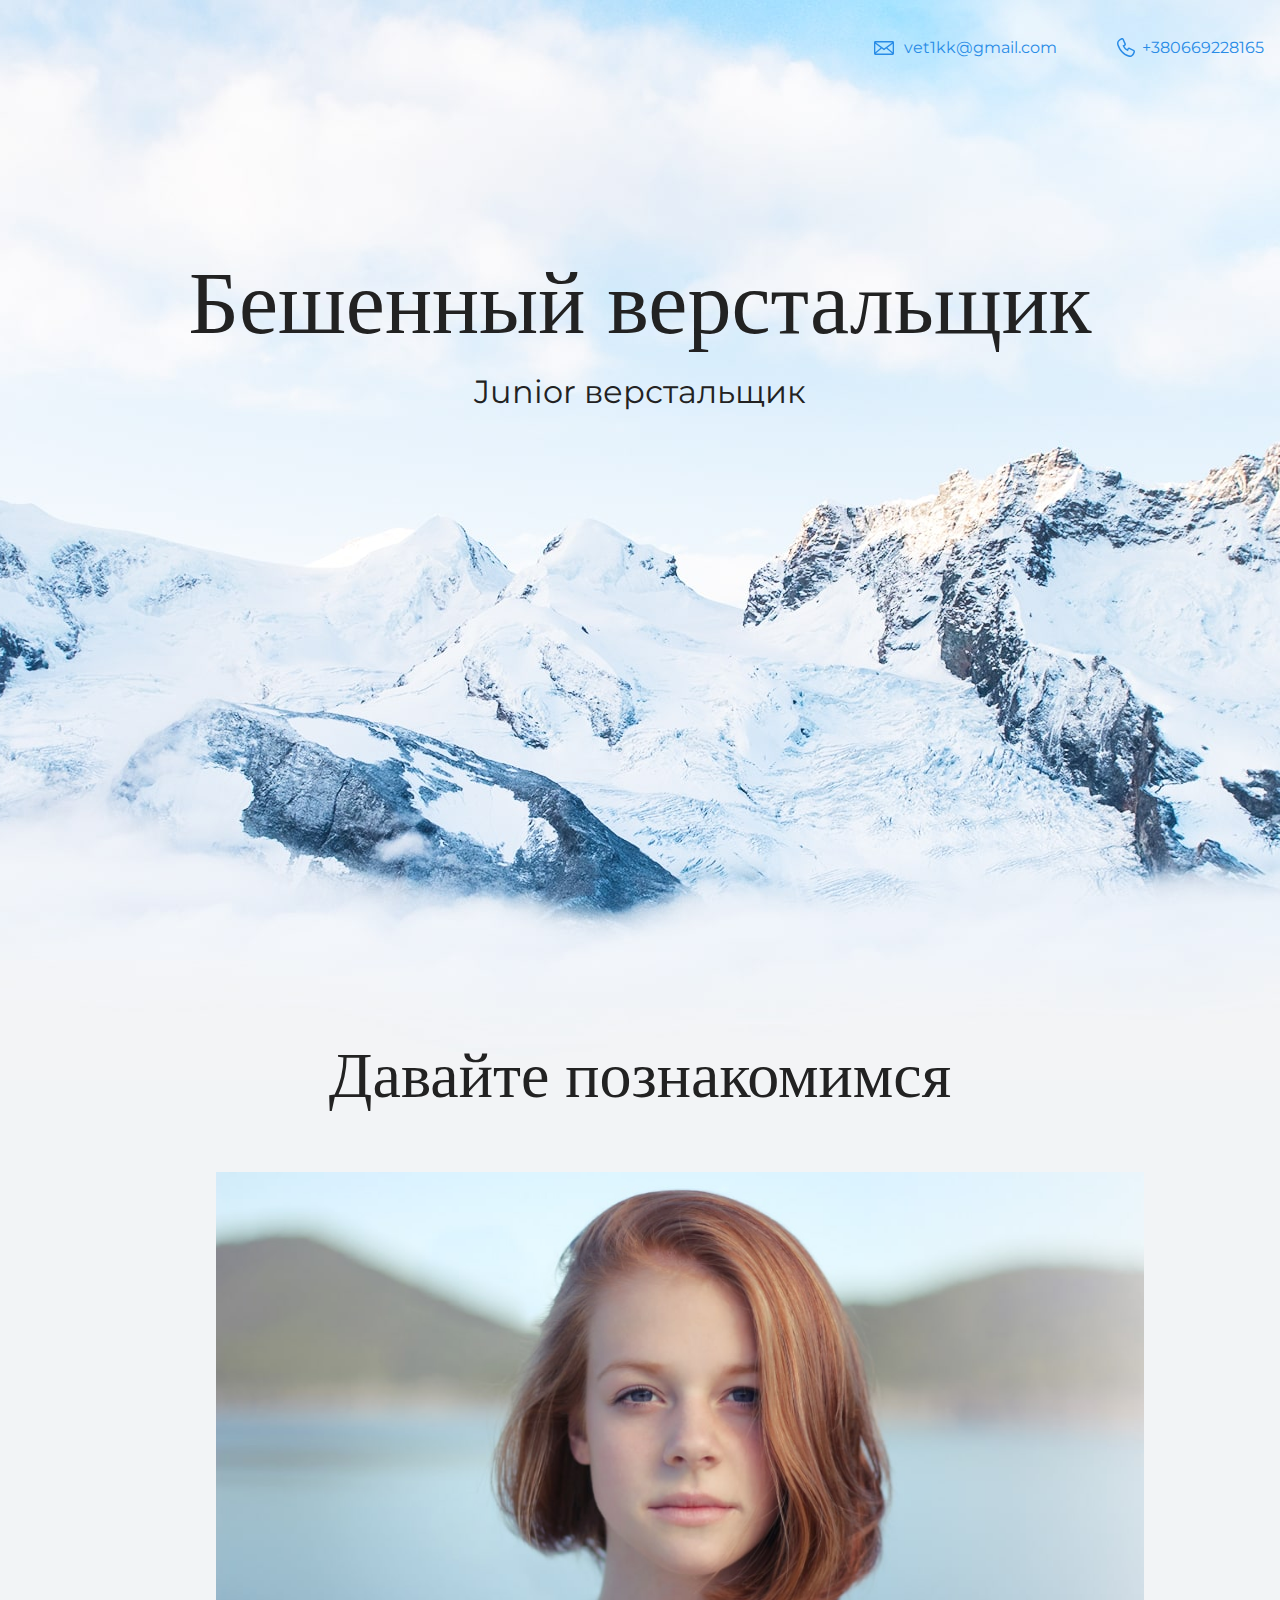
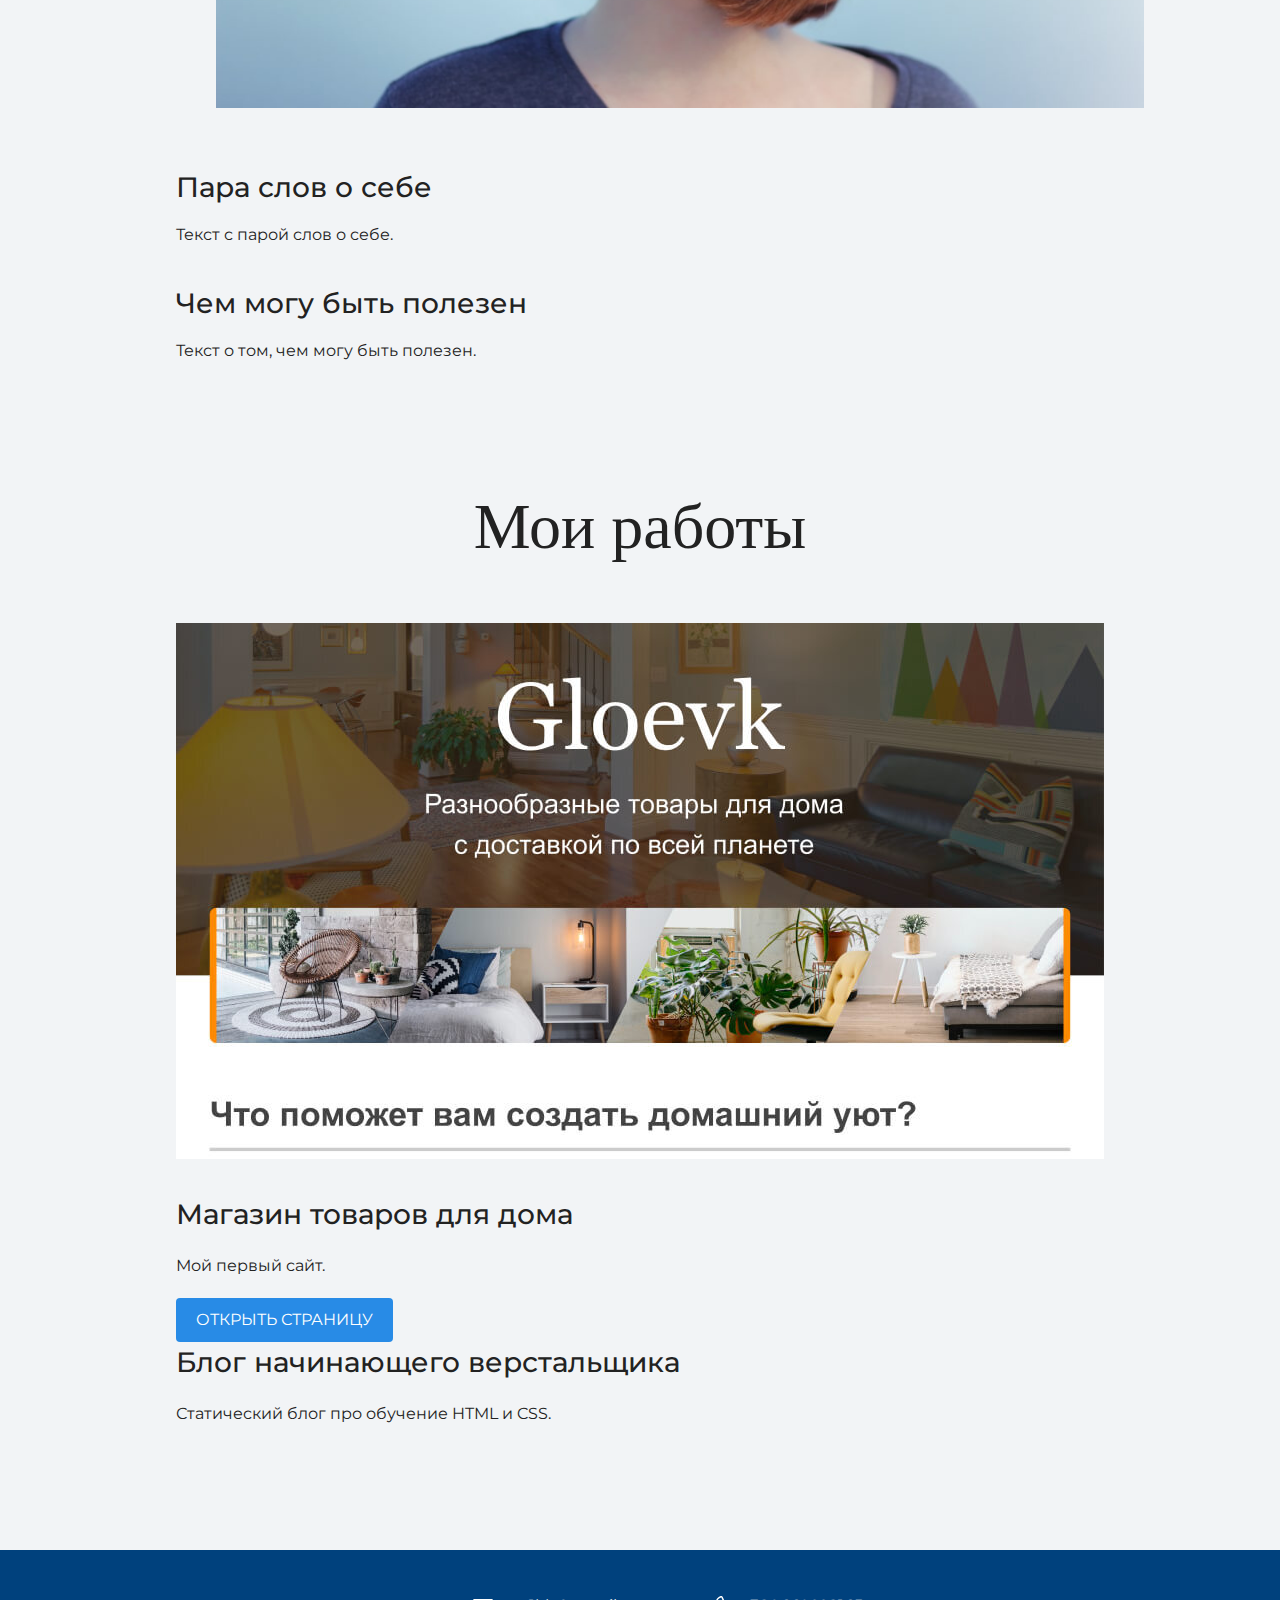
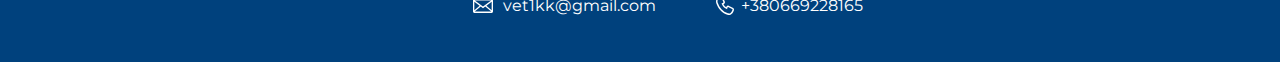
==== index.html @ 3d1c1790 "homework1" ====
<!DOCTYPE html>
<html lang="ru">
  <head>
    <link
      href="https://fonts.googleapis.com/css?family=Montserrat:400,500,700|Old+Standard+TT&display=swap&subset=cyrillic"
      rel="stylesheet"
    />
    <meta charset="UTF-8" />
    <link rel="stylesheet" href="style.css" />

    <title>Portfolio</title>
  </head>

  <body>
    <header class="page-header">
      <div class="container">
        <a class="header-email" href="mailto:vet1kk@gmail.com"
          >vet1kk@gmail.com</a
        >
        <a class="header-phone" href="tel:+380669228165">+380669228165</a>
      </div>
    </header>

    <section class="hero-image">
      <div class="container">
        <h1 class="heading">Бешенный верстальщик</h1>
        <p>Junior верстальщик</p>
      </div>
    </section>
    <section class="intro">
      <div class="container">
        <h2 class="subheading">Давайте познакомимся</h2>
        <figure>
          <img class="user-image" src="img/user.jpg" width="928" height="536" alt="Фотография me">
           
        </figure>
        
        <h3>Пара слов о себе</h3>
        <p>Текст с парой слов о себе.</p>
        <h3>Чем могу быть полезен</h3>
        <p>Текст о том, чем могу быть полезен.</p>
      </div>
    </section>

    <section class="portfolio">
      <div class="container">
        <h2 class="subheading">Мои работы</h2>
        <figure class="project-image">
          <img src="img/project.jpg" width="928" height="536" alt="Cайт магазина товаров для дома">
        </figure>
        <h3>Магазин товаров для дома</h3>
        <p>Мой первый сайт.</p>
        <a class="button" href="source/project-gloevk/index.html">Открыть страницу</a>

        <h3>Блог начинающего верстальщика</h3>
        <p>Статический блог про обучение HTML и CSS.</p>
      </div>
    </section>

    <footer class="page-footer">
      <div class="container">
        <a class="footer-email" href="mailto:vet1kk@gmail.com"
          >vet1kk@gmail.com</a
        >
        <a class="footer-phone" href="tel:+380669228165">+380669228165</a>
      </div>
    </footer>
  </body>
</html>
---- style.css ----
body {
  margin: 0;
  min-width: 960px;
  font-family: "Montserrat", "Helvetica", "Arial", sans-serif;
  font-size: 16px;
  line-height: 32px;
  color: #222222;
  background-color: #f2f4f6;
  background-image: url("img/hero-bg.jpg");
  background-repeat: no-repeat;
  background-position: top center;
}

.container {
  max-width: 928px;
  margin: 0 auto;
  padding: 0 16px;
}

.page-header {
  margin: 0 0 160px;
  padding: 32px 0 32px;
}

.page-header .container,
.page-footer .container {
  max-width: 1408px;
  text-align: right;
}

.page-header a {
  margin-left: 56px;
  color: #288be6;
  text-decoration: none;
  background-repeat: no-repeat;
  background-position: left;
}

.header-email {
  padding-left: 30px;
  background-image: url("img/icon-email-header.svg");
}

.header-phone {
  padding-left: 25px;
  background-image: url("img/icon-phone-header.svg");
}

.hero-image {
  margin-bottom: 620px;
}

.hero-image .container {
  max-width: 1408px;
  text-align: center;
}

.heading {
  margin: 0 0 16px;
  font-family: "Old Standard TT", "Times", "Times New Roman", serif;
  font-size: 88px;
  line-height: 96px;
  font-weight: 400;
}

.hero-image p {
  margin: 0;
  font-size: 32px;
  line-height: 48px;
}

.intro {
  margin: 0 0 120px;
}

.subheading {
  margin: 0 0 56px;
  font-family: "Old Standard TT", "Times", "Times New Roman", serif;
  font-size: 64px;
  line-height: 80px;
  font-weight: 400;
  text-align: center;
}

.user-image {
  margin: 0 0 32px;
  text-align: center;
}

.intro h3,
.portfolio h3 {
  margin: 0 0 12px;
  font-size: 28px;
  line-height: 40px;
  font-weight: 500;
}

.intro p {
  margin: 0 0 32px;
}

.skills-list {
  margin: 0;
  padding: 0;
}

.skills-list dt {
  padding-left: 32px;
  background-repeat: no-repeat;
  background-position: left;
}

.skill-html {
  background-image: url("img/icon-html.svg");
}

.skill-css {
  background-image: url("img/icon-css.svg");
}

.level {
  margin: 4px 0 16px;
  padding: 0;
  height: 14px;
  font-size: 0;
  background-color: #ffffff;
  border: 1px solid #86c3fa;
  border-radius: 8px;
}

.level div {
  margin: 1px;
  height: 12px;
  background-color: #288be6;
  border-radius: 6px;
}

.portfolio {
  margin: 0 0 120px;
}

.projects {
  margin: 0;
  padding: 0;
  list-style: none;
}

.projects li {
  margin: 0 0 80px;
}

.project-image {
  margin: 0 0 24px;
  text-align: center;
}

.projects p {
  margin: 0 0 24px;
}

.button {
  padding: 6px 20px;
  display: inline-block;
  vertical-align: baseline;
  text-decoration: none;
  text-transform: uppercase;
  border-radius: 4px;
  background-color: #288be6;
  color: #ffffff;
}

.page-footer {
  padding: 40px 0;
  background-color: #00417d;
  color: #ffffff;
  
}
.page-footer .container {
  text-align: center;
}

.page-footer a {
  margin-left: 56px;
  color: inherit;
  text-decoration: none;
  background-repeat: no-repeat;
  background-position: left;
  
}

.footer-email {
  padding-left: 30px;
  background-image: url("img/icon-email-footer.svg");
}

.footer-phone {
  padding-left: 25px;
  background-image: url("img/icon-phone-footer.svg");
}
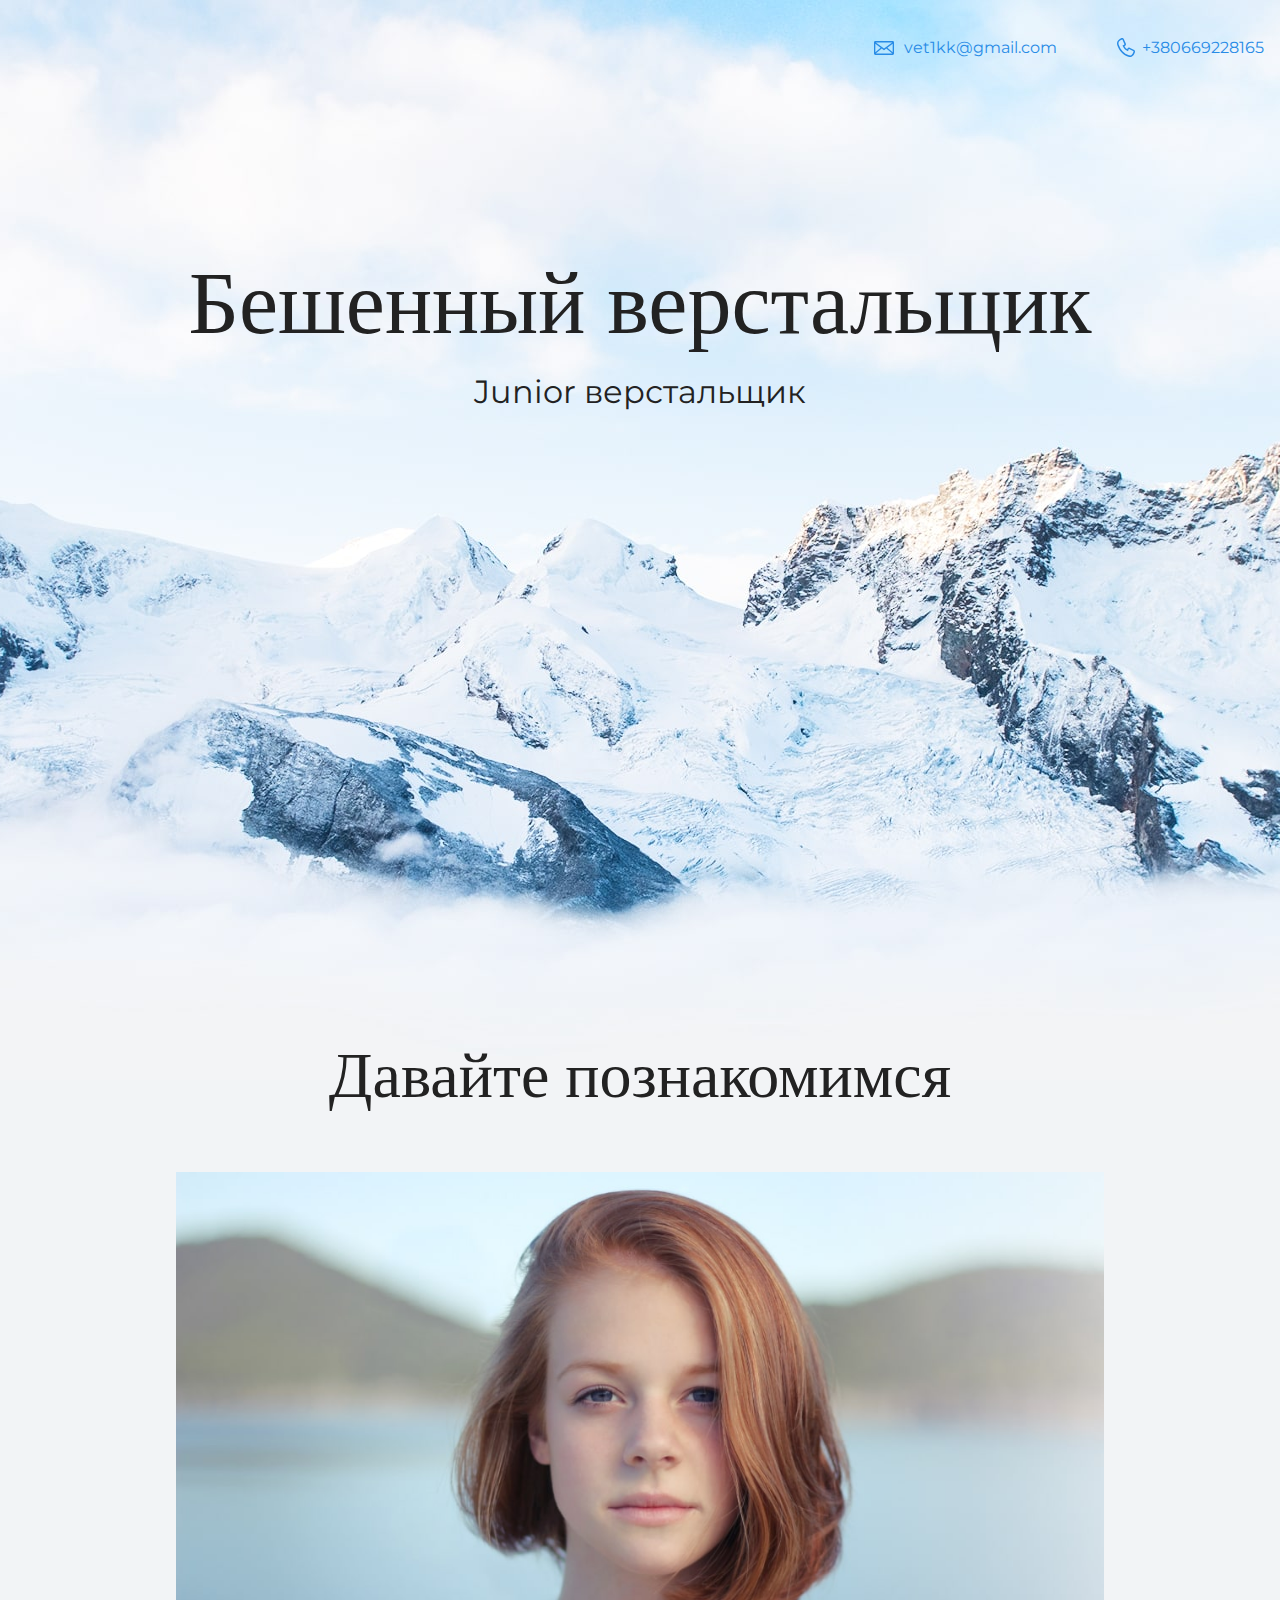
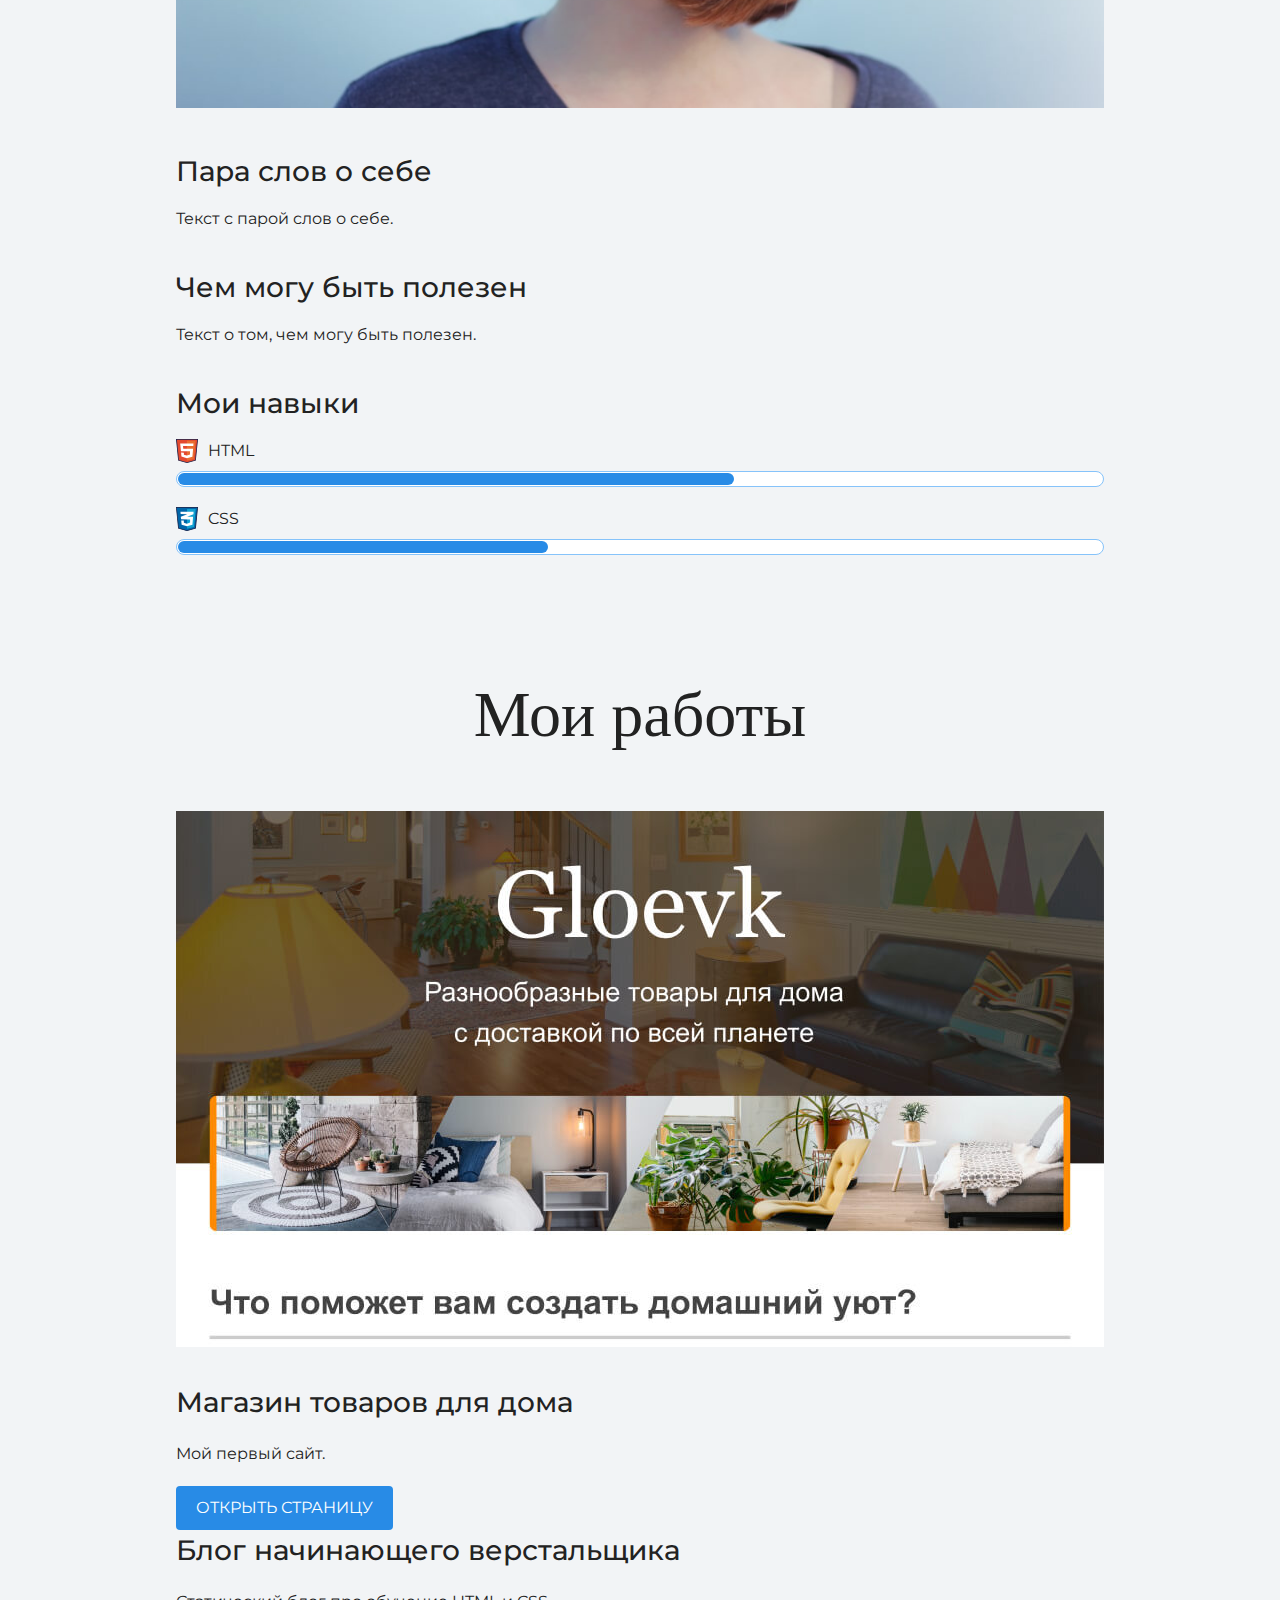
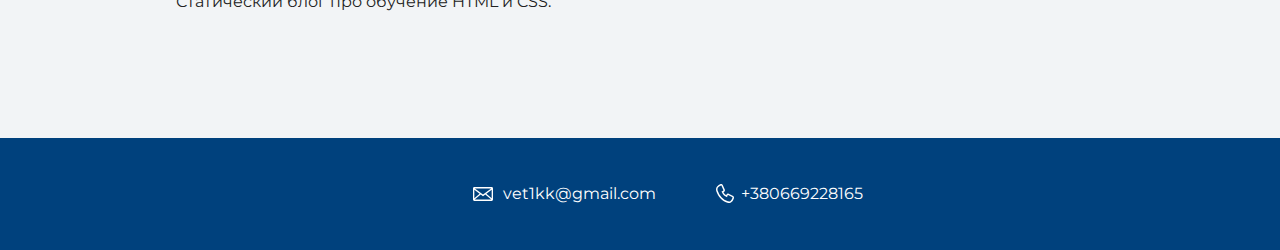
==== commit 65ee68ae: "homework1" ====
--- a/index.html
+++ b/index.html
@@ -30,15 +30,28 @@
     <section class="intro">
       <div class="container">
         <h2 class="subheading">Давайте познакомимся</h2>
-        <figure>
-          <img class="user-image" src="img/user.jpg" width="928" height="536" alt="Фотография me">
-           
+        <figure class="user-image">
+          <img
+            width="928"
+            height="536"
+            src="img/user.jpg"
+            alt="Фотография me"
+          />
         </figure>
-        
+
         <h3>Пара слов о себе</h3>
         <p>Текст с парой слов о себе.</p>
         <h3>Чем могу быть полезен</h3>
         <p>Текст о том, чем могу быть полезен.</p>
+      </div>
+      <div class="container skills">
+        <h3>Мои навыки</h3>
+        <dl class="skills-list">
+          <dt class="skill-html">HTML</dt>
+          <dd class="level"><div style="width: 60%">60%</div></dd>
+          <dt class="skill-css">CSS</dt>
+          <dd class="level"><div style="width: 40%">40%</div></dd>
+        </dl>
       </div>
     </section>
 
@@ -46,11 +59,18 @@
       <div class="container">
         <h2 class="subheading">Мои работы</h2>
         <figure class="project-image">
-          <img src="img/project.jpg" width="928" height="536" alt="Cайт магазина товаров для дома">
+          <img
+            src="img/project.jpg"
+            width="928"
+            height="536"
+            alt="Cайт магазина товаров для дома"
+          />
         </figure>
         <h3>Магазин товаров для дома</h3>
         <p>Мой первый сайт.</p>
-        <a class="button" href="source/project-gloevk/index.html">Открыть страницу</a>
+        <a class="button" href="source/project-gloevk/index.html"
+          >Открыть страницу</a
+        >
 
         <h3>Блог начинающего верстальщика</h3>
         <p>Статический блог про обучение HTML и CSS.</p>
--- a/style.css
+++ b/style.css
@@ -84,6 +84,7 @@
 
 .user-image {
   margin: 0 0 32px;
+
   text-align: center;
 }
 
@@ -173,7 +174,6 @@
   padding: 40px 0;
   background-color: #00417d;
   color: #ffffff;
-  
 }
 .page-footer .container {
   text-align: center;
@@ -185,7 +185,6 @@
   text-decoration: none;
   background-repeat: no-repeat;
   background-position: left;
-  
 }
 
 .footer-email {
